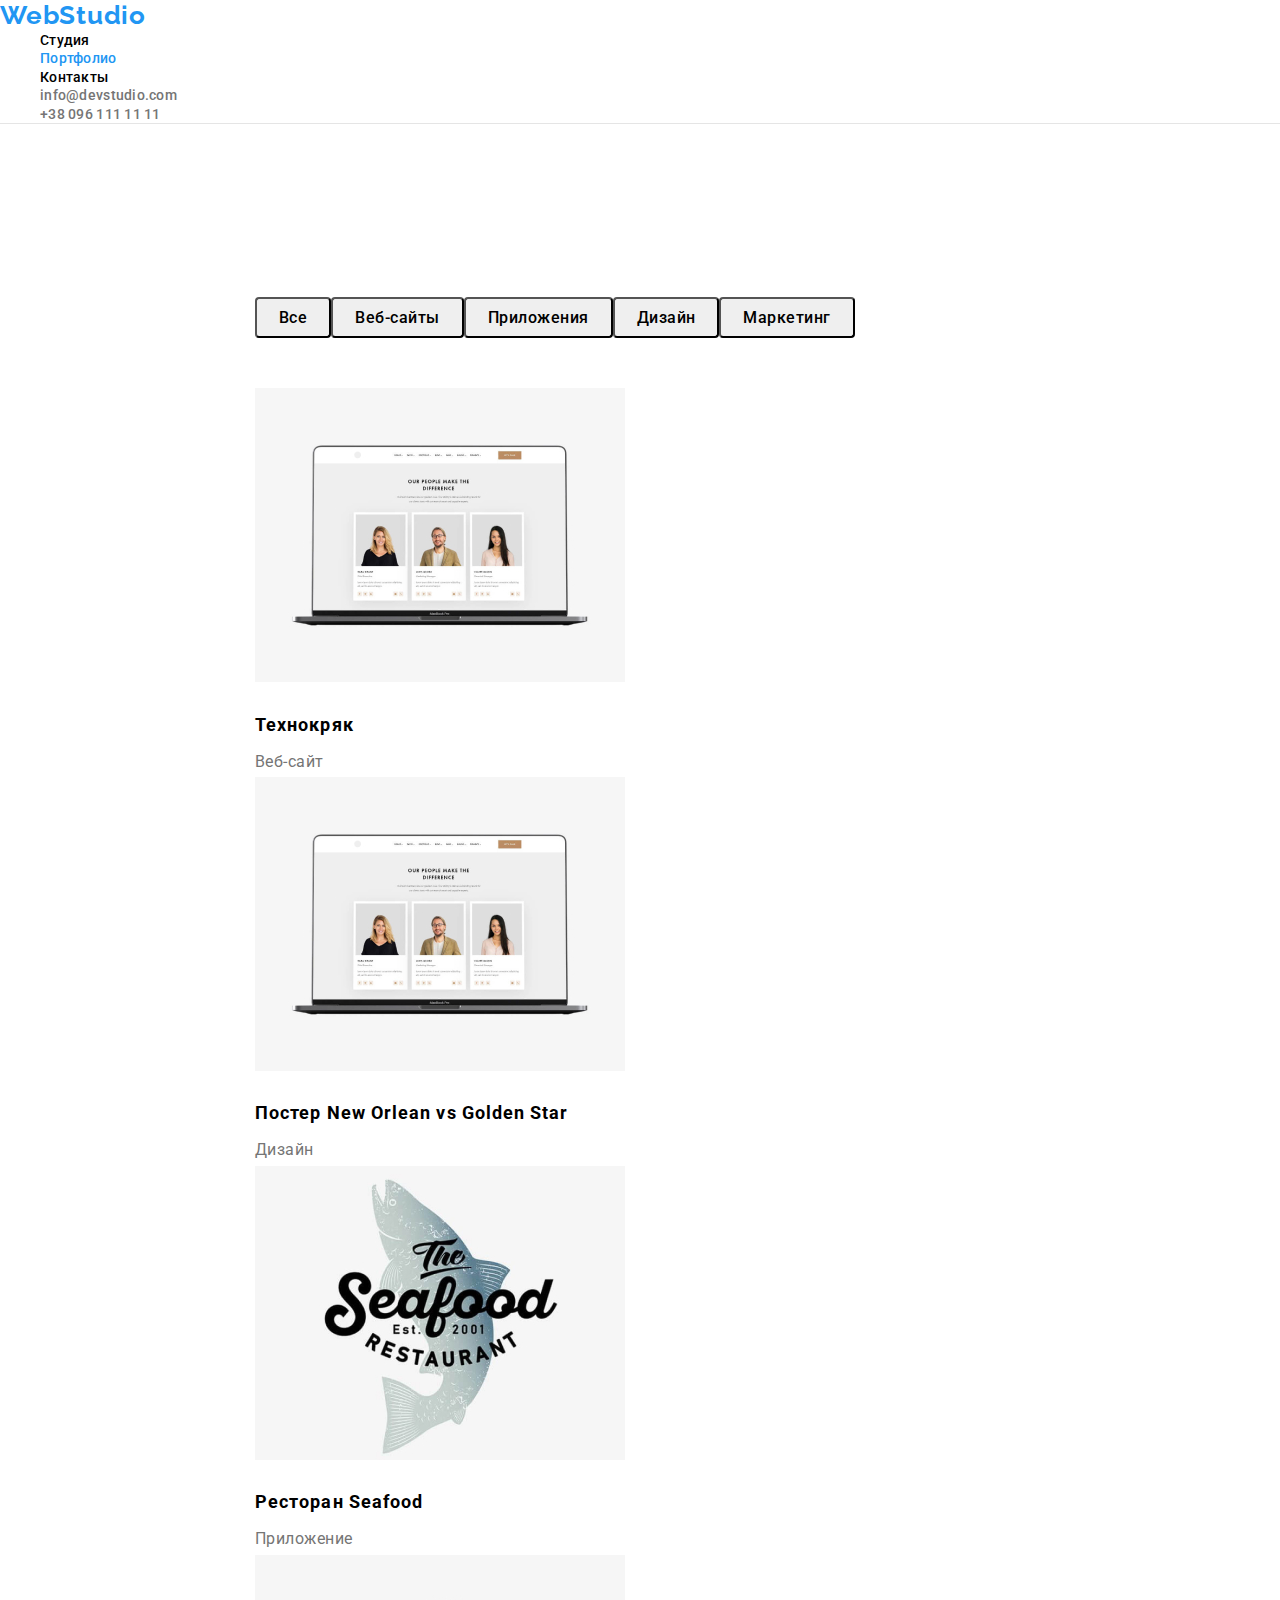
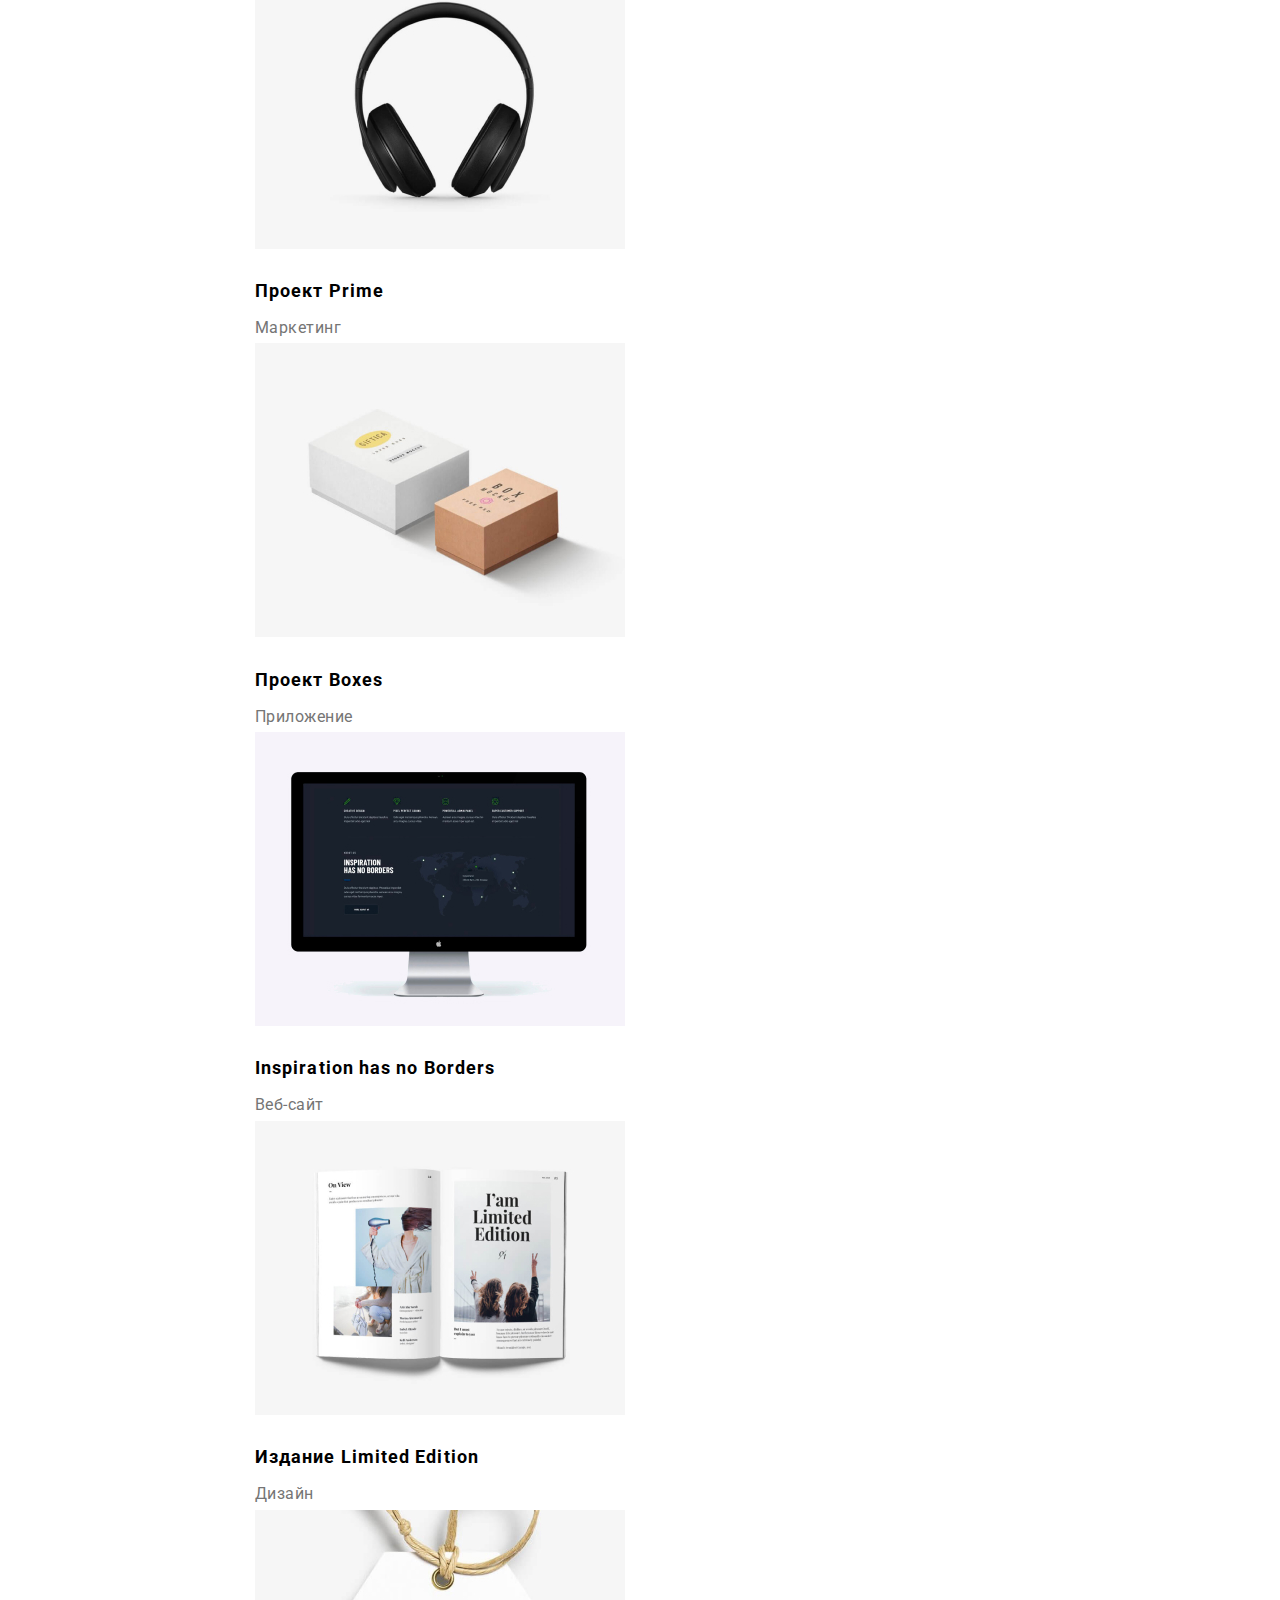
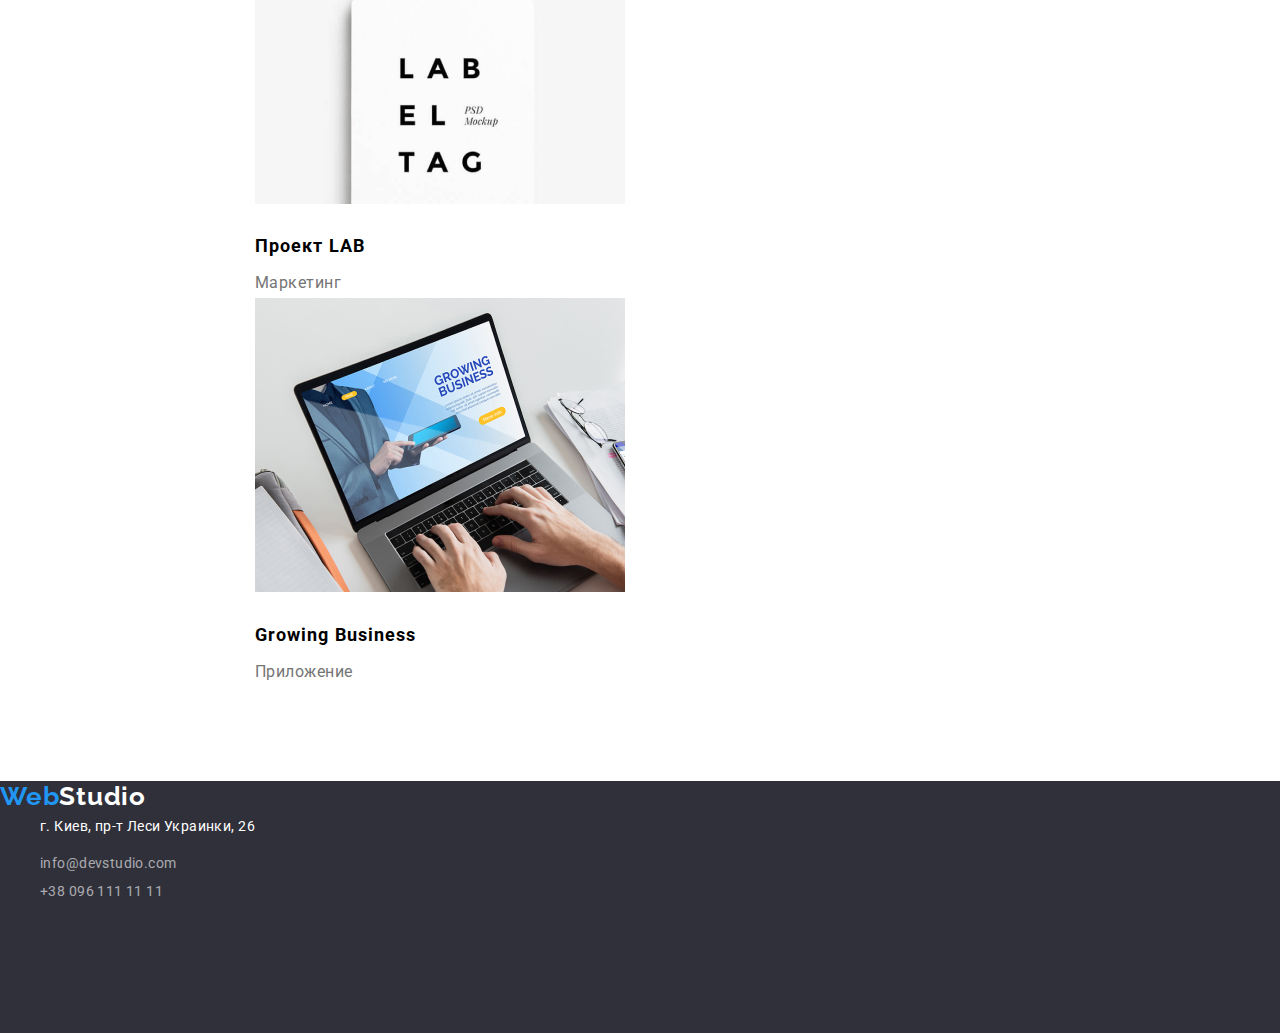
==== portfolio.html @ 5d49eca8 "Разметка геометрии" ====
<!DOCTYPE html>
<html lang="ru">
<head>
    <meta charset="UTF-8">
    <meta name="viewport" content="width=device-width, initial-scale=1.0">
    <title>Document</title>
    <link rel="stylesheet" href="https://cdnjs.cloudflare.com/ajax/libs/modern-normalize/1.0.0/modern-normalize.css">
<link rel="preconnect" href="https://fonts.gstatic.com">
<link rel="stylesheet"
    href="https://fonts.googleapis.com/css2?family=Raleway:wght@700&family=Roboto:wght@400;500;700;900&display=swap">
    <link rel="stylesheet" href="css/styles.css">
</head>
<body>
    <!--шапка сайта-->
    
    <header>
    <div class="top line">
        <!--блок навигации-->
        <nav class="header">
            <a href="" class="logo"> <span class="accent">Web</span>Studio</a>
            <!--ссылки на другие страницы-->
            <ul>
                <li>
                    <a href="index.html" class="link"> Студия </a>
                </li>
                <li>
                    <a href="portfolio.html" class="link current"> Портфолио </a>
                </li>
                <li>
                    <a href="" class="link"> Контакты </a>
                </li>
    
            </ul>
        </nav>
        <!--ссылки на контакты-->
        <div class="header-contact">
        <ul>
            <li> <a href="mailto:info@devstudio.com" class="mail-tel"> info@devstudio.com </a> </li>
            <li> <a href="tel:+380961111111" class="mail-tel"> +38 096 111 11 11 </a> </li>
    
        </ul>
        </div>
    </div>
        </header>
    <!--основная часть страницы-->
    
<main class="portfolio">
<section class="section">
    <h1 class="hide">Портфолио</h1>
    <!--блок с кнопками-->
    <ul>
        <div class="container">
        <li>
            <button type="button" class="filter">Все</button>
        </li>
        <li>
            <button type="button" class="filter">Веб-сайты</button>
        </li>
        <li>
            <button type="button" class="filter">Приложения</button>
        </li>
        <li>
            <button type="button" class="filter">Дизайн</button>
        </li>
        <li>
            <button type="button" class="filter">Маркетинг</button>
        </li>
        </div>
    </ul>
    <!--блок с портфолио-->
    <ul>
        <li>
            <img src="images/project1.jpg" alt="Технокряк" width="370" class="project-image">
            <h4 class="project-title">Технокряк</h4>
            <p class="project-description">Веб-сайт</p>
        </li>
        <li>
            <img src="images/project2.jpg" alt="Постер New Orlean vs Golden Star" width="370" class="project-image">
            <h4 class="project-title">Постер New Orlean vs Golden Star</h4>
            <p class="project-description">Дизайн</p>
        </li>
        <li>
            <img src="images/project3.jpg" alt="Ресторан Seafood" width="370" class="project-image">
            <h4 class="project-title">Ресторан Seafood</h4>
            <p class="project-description">Приложение</p>
        </li>
        <li>
            <img src="images/project4.jpg" alt="Проект Prime" width="370" class="project-image">
            <h4 class="project-title">Проект Prime</h4>
            <p class="project-description">Маркетинг</p>
        </li>
        <li>
            <img src="images/project5.jpg" alt="Проект Boxes" width="370" class="project-image">
            <h4 class="project-title">Проект Boxes</h4>
            <p class="project-description">Приложение</p>
        </li>
        <li>
            <img src="images/project6.jpg" alt="Inspiration has no Borders" width="370" class="project-image">
            <h4 class="project-title">Inspiration has no Borders</h4>
            <p class="project-description">Веб-сайт</p>
        </li>
        <li>
            <img src="images/project7.jpg" alt="Издание Limited Edition" width="370" class="project-image">
            <h4 class="project-title">Издание Limited Edition</h4>
            <p class="project-description">Дизайн</p>
        </li>
        <li>
            <img src="images/project8.jpg" alt="Проект LAB" width="370" class="project-image">
            <h4 class="project-title">Проект LAB</h4>
            <p class="project-description">Маркетинг</p>
        </li>
        <li>
            <img src="images/project9.jpg" alt="Growing Business" width="370" class="project-image">
            <h4 class="project-title">Growing Business</h4>
            <p class="project-description">Приложение</p>
        </li>
    </ul>
</section>
</main>
</div>
    <!--подвал сайта-->
    <footer class="footer">
        <a href="" class="logo-footer"> <span class="accent">Web</span>Studio</a>
        <!--блок контактов в подвале-->
        <ul>
            <li>
                <p class="address"> г. Киев, пр-т Леси Украинки, 26 </p>
            </li>
            <li> <a href="mailto:info@devstudio.com" class="contact mail"> info@devstudio.com </a> </li>
            <li> <a href="tel:+380961111111" class="contact"> +38 096 111 11 11 </a> </li>
        </ul>
    </footer>
    </div>
   </body>
</html>
---- css/styles.css ----
:root {
  --title-text-color: #212121;
  --primary-text-color: #757575;
  --accent-color: #2196f3;
}

html {
  box-sizing: border-box;
}

*,
*::before,
*::after {
  box-sizing: inherit;
}

body {
  font-family: 'Roboto', sans-serif;
  color: var(--text-title-color);
  background-color: #ffffff;
}
li {
  list-style-type: none;
  padding: 0px;
  margin: 0px;
}
a {
  text-decoration: none;
}
ul {
  margin-top: 0;
  margin-bottom: 0;
}
.container {
  display: flex;
}

/*блок навигации и контакты*/

.top {
  font-family: 'Roboto', sans-serif;
  color: var(--text-title-color);
  background-color: #ffffff;
}
.line {
  outline: 1px solid #e5e5e5;
}

/*.header {
  display: flex;
}*/

.logo {
  font-family: 'Raleway', sans-serif;
  font-weight: 700;
  font-size: 26px;
  line-height: 1.19;
  letter-spacing: 0.03em;
  color: #000000;
}

.accent {
  color: var(--accent-color);
}
.logo:hover,
.logo:focus {
  color: var(--accent-color);
}
.link {
  font-family: 'Roboto', sans-serif;
  font-weight: 500;
  font-size: 14px;
  line-height: 1.14;
  letter-spacing: 0.02em;

  color: var(--text-title-color);
}
.link:hover,
.link:focus {
  color: var(--accent-color);
}

.link.current {
  color: var(--accent-color);
}
.header-contact {
  display: flex;
}
.mail-tel {
  font-family: 'Roboto', sans-serif;
  font-weight: 500;
  font-size: 14px;
  line-height: 1.14;
  letter-spacing: 0.02em;
  color: var(--primary-text-color);
}

.mail-tel:hover,
.mail-tel:focus {
  color: var(--accent-color);
}

/*главный баннер сайта*/
.main-title {
  margin-top: 0;
  margin-bottom: 30px;

  font-weight: 900;
  font-size: 44px;
  line-height: 1.36;

  letter-spacing: 0.06em;
  text-transform: uppercase;

  font-family: 'Roboto', sans-serif;
  color: #ffffff;
}

.button {
  font-weight: 700;
  font-size: 16px;
  line-height: 1.9;
  min-width: 200px;

  display: inline;
  align-items: center;

  letter-spacing: 0.06em;

  cursor: pointer;

  font-family: 'Roboto', sans-serif;
  color: #ffffff;
  background-color: var(--accent-color);

  border-radius: 4px;
  padding: 10px 32px;
}
.banner {
  width: 1600px;
  height: 600px;
  left: 0px;
  top: 80px;

  text-align: center;

  background-color: #2f303a;
}

.section {
  padding: 94px 215px;
}
/*блок особенностей,буллеты
.bullet {
  width: 1170px;
  height: 101px;
  left: 215px;
  top: 774px;
}*/

.bullet-title {
  margin-top: 0;
  margin-bottom: 10px;

  font-family: 'Roboto', sans-serif;
  font-weight: 700;
  font-size: 14px;
  line-height: 2;

  color: var(--text-title-color);
}
.bullet-description {
  margin-top: 0;
  margin-bottom: 94px;

  font-family: 'Roboto', sans-serif;
  font-weight: 400;
  font-size: 14px;
  line-height: 2;

  color: var(--primary-text-color);
}

/*блок направлений работы + блок герои
.direct {
  width: 1170px;
  height: 386px;
  left: 215px;
  top: 969px;
}*/
.direct-title,
.hero-title {
  margin-top: 0;
  margin-bottom: 50px;

  font-family: 'Roboto', sans-serif;
  font-weight: 700;
  font-size: 36px;
  line-height: 1.17;
  text-align: center;
  letter-spacing: 0.03em;

  color: var(--text-title-color);
}
/*блок герои
.hero {
  width: 1600px;
  height: 648px;
  left: 0px;
  top: 1449px;
}*/
.hero-image {
  margin-bottom: 30px;
}

.hero-name {
  margin-top: 0;
  margin-bottom: 10px;

  font-family: 'Roboto', sans-serif;
  font-weight: 500;
  font-size: 16px;
  line-height: 1.19;
  /*text-align: center;*/
  letter-spacing: 0.03em;

  color: var(--text-title-color);
}
.hero-description {
  margin-top: 0;
  margin-bottom: 0;

  font-family: 'Roboto', sans-serif;
  font-weight: 400;
  font-size: 16px;
  line-height: 1.19;
  /*text-align: center;*/
  letter-spacing: 0.03em;

  color: var(--primary-text-color);
}

/*подвал сайта*/
.footer {
  width: 1600px;
  height: 252px;
  left: 0px;
  top: 2097px;

  background: #2f303a;
}
.logo-footer {
  margin-bottom: 20px;

  font-family: 'Raleway', sans-serif;
  font-weight: 700;
  font-size: 26px;
  line-height: 1.19;
  letter-spacing: 0.03em;
  color: #ffffff;
}
.address {
  margin-top: 0;
  margin-bottom: 9px;

  font-family: 'Roboto', sans-serif;
  font-weight: 400;
  font-size: 14px;
  line-height: 2;
  letter-spacing: 0.03em;

  color: #ffffff;
}
.contact {
  font-family: 'Roboto', sans-serif;
  font-weight: 400;
  font-size: 14px;
  line-height: 2;
  letter-spacing: 0.03em;

  color: rgba(255, 255, 255, 0.6);
}
.mail {
  margin-bottom: 6px;
}
/*скрытый заголовок*/
.hide {
  visibility: hidden;
}
/*основная часть страницы "портфолио"
.portfolio {
  width: 1170px;
  height: 1360px;
  left: 215px;
  top: 174px;
}*/

/*кнопки-фильтры*/
.filter {
  font-family: 'Roboto', sans-serif;
  font-weight: 500;
  font-size: 16px;
  line-height: 1.6;

  display: inline;
  align-items: center;
  text-align: center;
  letter-spacing: 0.03em;

  color: var(--text-title-color);
  cursor: pointer;

  border-radius: 4px;
  padding: 6px 22px;
  margin-bottom: 50px;
}

/*панель проектов*/

.project-image {
  margin-bottom: 20px;
}
.project-title {
  margin-top: 0;
  margin-bottom: 4px;

  font-family: 'Roboto', sans-serif;
  font-weight: 700;
  font-size: 18px;
  line-height: 2;

  letter-spacing: 0.06em;

  color: var(--text-title-color);
}
.project-description {
  margin-top: 0;
  margin-bottom: 0;

  font-family: 'Roboto', sans-serif;
  font-weight: 400;
  font-size: 16px;
  line-height: 1.9;

  letter-spacing: 0.03em;

  color: var(--primary-text-color);
}
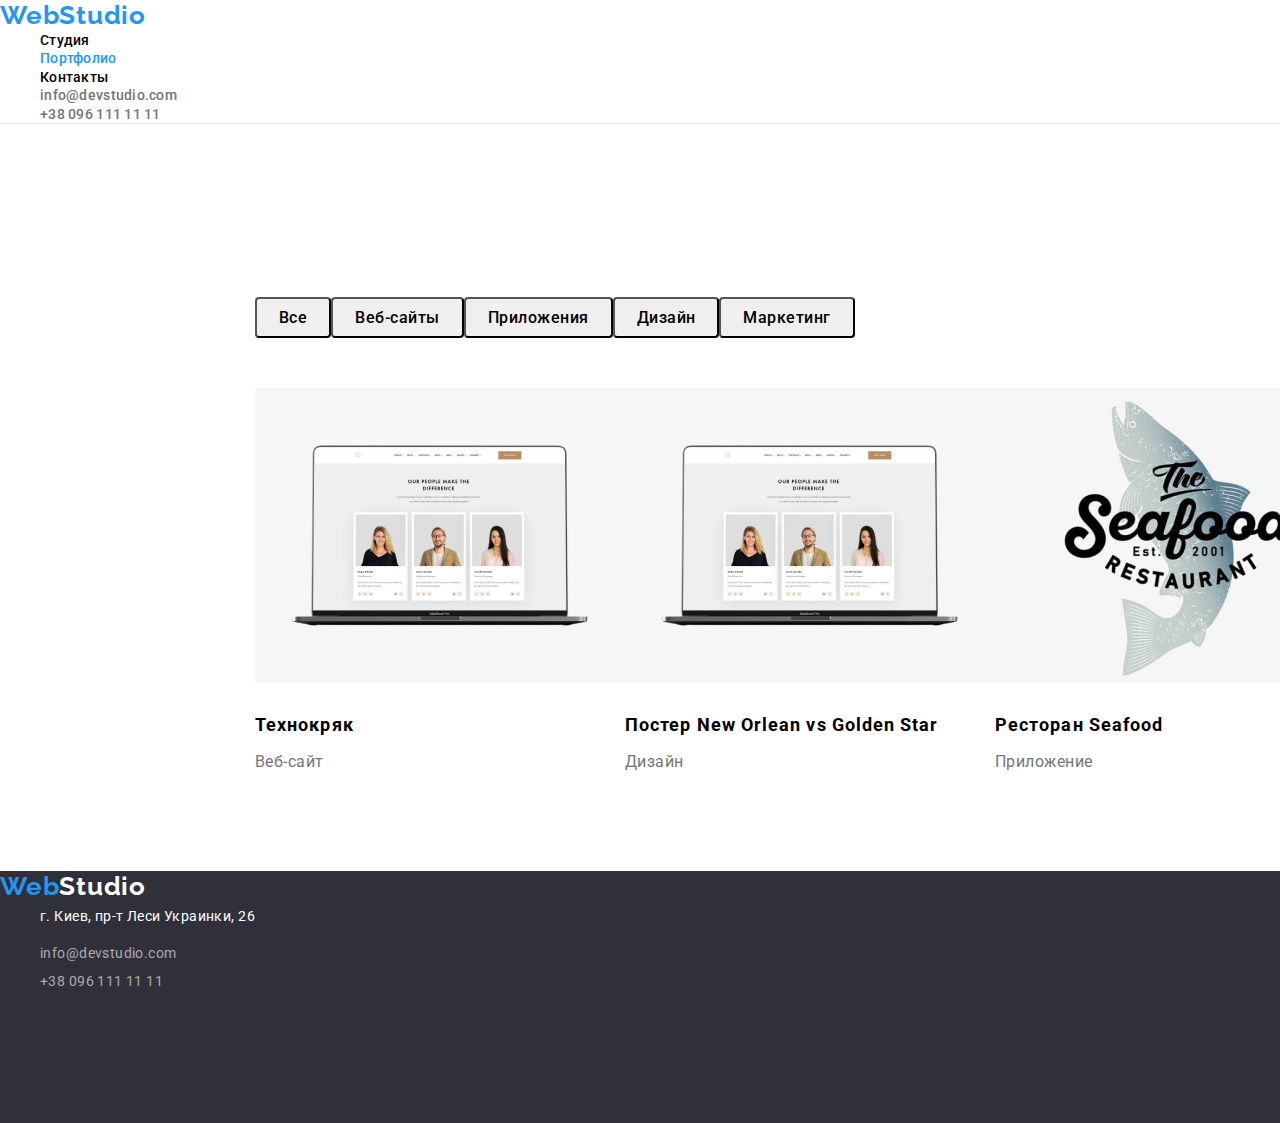
==== commit ca354030: "Разметка геометрии+" ====
--- a/portfolio.html
+++ b/portfolio.html
@@ -69,6 +69,7 @@
     </ul>
     <!--блок с портфолио-->
     <ul>
+        <div class="container">
         <li>
             <img src="images/project1.jpg" alt="Технокряк" width="370" class="project-image">
             <h4 class="project-title">Технокряк</h4>
@@ -114,10 +115,11 @@
             <h4 class="project-title">Growing Business</h4>
             <p class="project-description">Приложение</p>
         </li>
+        </div>
     </ul>
 </section>
 </main>
-</div>
+
     <!--подвал сайта-->
     <footer class="footer">
         <a href="" class="logo-footer"> <span class="accent">Web</span>Studio</a>
@@ -130,6 +132,6 @@
             <li> <a href="tel:+380961111111" class="contact"> +38 096 111 11 11 </a> </li>
         </ul>
     </footer>
-    </div>
+   
    </body>
 </html>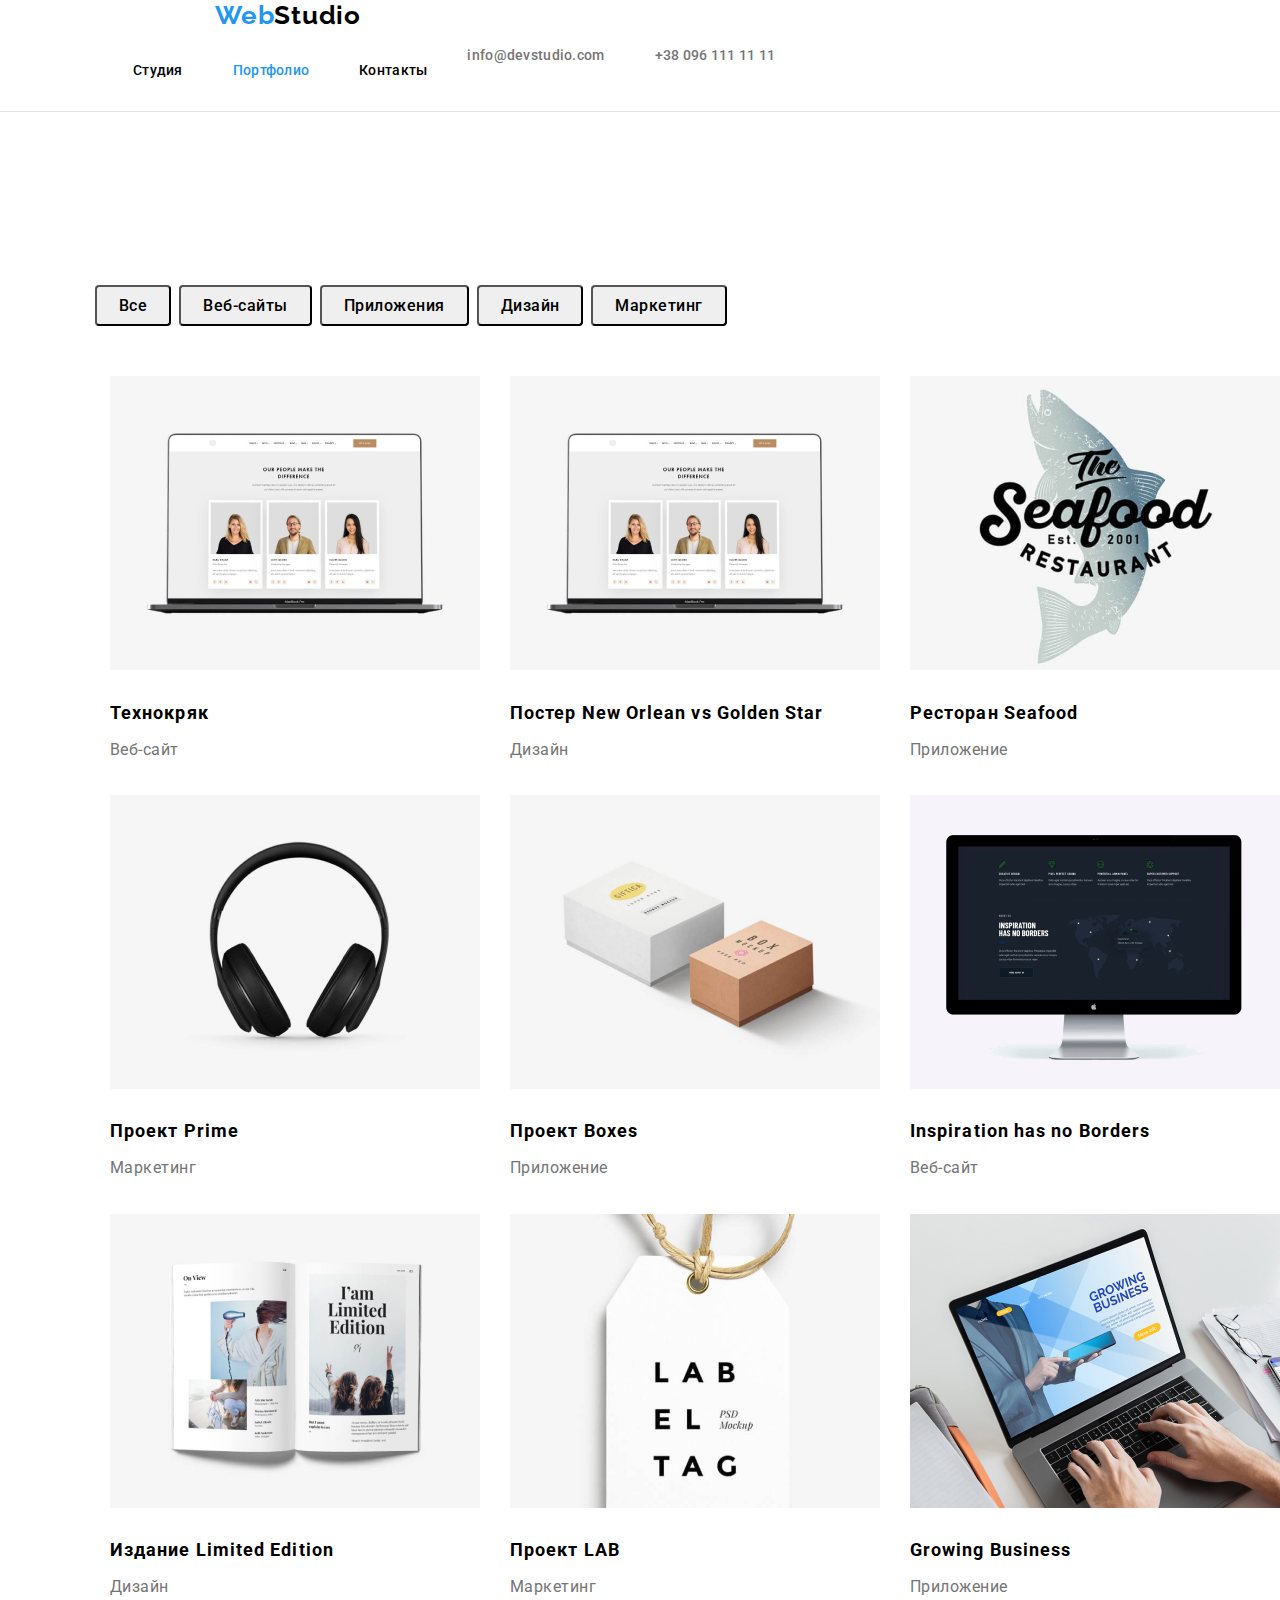
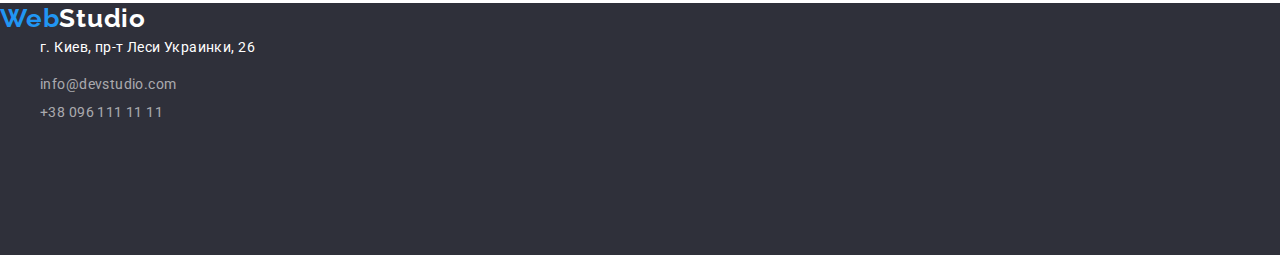
==== commit c9dce367: "Позиционирование" ====
--- a/portfolio.html
+++ b/portfolio.html
@@ -13,34 +13,33 @@
 <body>
     <!--шапка сайта-->
     
-    <header>
-    <div class="top line">
+    <header>  
         <!--блок навигации-->
-        <nav class="header">
-            <a href="" class="logo"> <span class="accent">Web</span>Studio</a>
+        <div class="container main-nav line top">
+              <nav class="nav">
+                        <a href="" class="logo"> <span class="accent">Web</span>Studio</a>
             <!--ссылки на другие страницы-->
-            <ul>
-                <li>
+            <ul class="site-nav">
+                <li class="item">
                     <a href="index.html" class="link"> Студия </a>
                 </li>
-                <li>
+                <li class="item">
                     <a href="portfolio.html" class="link current"> Портфолио </a>
                 </li>
-                <li>
+                <li class="item">
                     <a href="" class="link"> Контакты </a>
                 </li>
     
             </ul>
         </nav>
         <!--ссылки на контакты-->
-        <div class="header-contact">
-        <ul>
-            <li> <a href="mailto:info@devstudio.com" class="mail-tel"> info@devstudio.com </a> </li>
-            <li> <a href="tel:+380961111111" class="mail-tel"> +38 096 111 11 11 </a> </li>
+        
+        <ul class="auth-nav">
+            <li class="item"> <a href="mailto:info@devstudio.com" class="mail-tel item"> info@devstudio.com </a> </li>
+            <li class="item"> <a href="tel:+380961111111" class="mail-tel item"> +38 096 111 11 11 </a> </li>
     
         </ul>
         </div>
-    </div>
         </header>
     <!--основная часть страницы-->
     
@@ -49,72 +48,74 @@
     <h1 class="hide">Портфолио</h1>
     <!--блок с кнопками-->
     <ul>
-        <div class="container">
-        <li>
+        <div class="container button-list">
+        <li class="button-item">
             <button type="button" class="filter">Все</button>
         </li>
-        <li>
+        <li class="button-item"> 
             <button type="button" class="filter">Веб-сайты</button>
         </li>
-        <li>
+        <li class="button-item">
             <button type="button" class="filter">Приложения</button>
         </li>
-        <li>
+        <li class="button-item">
             <button type="button" class="filter">Дизайн</button>
         </li>
-        <li>
+        <li class="button-item">
             <button type="button" class="filter">Маркетинг</button>
         </li>
         </div>
     </ul>
     <!--блок с портфолио-->
     <ul>
-        <div class="container">
-        <li>
+        <div class="container-project">
+            <div class="projects">
+        <li class="project-item">
             <img src="images/project1.jpg" alt="Технокряк" width="370" class="project-image">
             <h4 class="project-title">Технокряк</h4>
             <p class="project-description">Веб-сайт</p>
         </li>
-        <li>
-            <img src="images/project2.jpg" alt="Постер New Orlean vs Golden Star" width="370" class="project-image">
-            <h4 class="project-title">Постер New Orlean vs Golden Star</h4>
+      <li class="project-item">
+          <img src="images/project2.jpg" alt="Постер New Orlean vs Golden Star" width="370" class="project-image">
+           <h4 class="project-title">Постер New Orlean vs Golden Star</h4>
             <p class="project-description">Дизайн</p>
         </li>
-        <li>
+        <li class="project-item">
             <img src="images/project3.jpg" alt="Ресторан Seafood" width="370" class="project-image">
             <h4 class="project-title">Ресторан Seafood</h4>
             <p class="project-description">Приложение</p>
         </li>
-        <li>
+        <li class="project-item">
             <img src="images/project4.jpg" alt="Проект Prime" width="370" class="project-image">
             <h4 class="project-title">Проект Prime</h4>
             <p class="project-description">Маркетинг</p>
         </li>
-        <li>
+        <li class="project-item">
             <img src="images/project5.jpg" alt="Проект Boxes" width="370" class="project-image">
             <h4 class="project-title">Проект Boxes</h4>
             <p class="project-description">Приложение</p>
         </li>
-        <li>
+        <li class="project-item">
             <img src="images/project6.jpg" alt="Inspiration has no Borders" width="370" class="project-image">
             <h4 class="project-title">Inspiration has no Borders</h4>
             <p class="project-description">Веб-сайт</p>
         </li>
-        <li>
+        <li class="project-item">
             <img src="images/project7.jpg" alt="Издание Limited Edition" width="370" class="project-image">
             <h4 class="project-title">Издание Limited Edition</h4>
             <p class="project-description">Дизайн</p>
         </li>
-        <li>
+        <li class="project-item">
             <img src="images/project8.jpg" alt="Проект LAB" width="370" class="project-image">
             <h4 class="project-title">Проект LAB</h4>
             <p class="project-description">Маркетинг</p>
         </li>
-        <li>
+        <li class="project-item">
             <img src="images/project9.jpg" alt="Growing Business" width="370" class="project-image">
             <h4 class="project-title">Growing Business</h4>
             <p class="project-description">Приложение</p>
         </li>
+        </div>
         </div>
     </ul>
 </section>
--- a/css/styles.css
+++ b/css/styles.css
@@ -31,17 +31,34 @@
   margin-top: 0;
   margin-bottom: 0;
 }
-.container {
-  display: flex;
-}
 
 /*блок навигации и контакты*/
 
+.main-nav {
+  display: flex;
+  align-items: center;
+}
+
+.site-nav {
+  display: flex;
+  margin-left: 93px;
+}
+
+.site-nav .item:not(:last-child) {
+  margin-right: 50px;
+}
+.site-nav .link {
+  display: block;
+  padding-top: 32px;
+  padding-bottom: 32px;
+}
+
 .top {
   font-family: 'Roboto', sans-serif;
   color: var(--text-title-color);
   background-color: #ffffff;
 }
+
 .line {
   outline: 1px solid #e5e5e5;
 }
@@ -51,6 +68,10 @@
 }*/
 
 .logo {
+  margin-top: 24px;
+  margin-bottom: 25px;
+  margin-left: 215px;
+
   font-family: 'Raleway', sans-serif;
   font-weight: 700;
   font-size: 26px;
@@ -83,8 +104,12 @@
 .link.current {
   color: var(--accent-color);
 }
-.header-contact {
-  display: flex;
+.auth-nav {
+  display: flex;
+  margin-right: auto;
+}
+.auth-nav .item + .item {
+  margin-left: 50px;
 }
 .mail-tel {
   font-family: 'Roboto', sans-serif;
@@ -125,13 +150,12 @@
   display: inline;
   align-items: center;
 
-  letter-spacing: 0.06em;
-
-  cursor: pointer;
-
   font-family: 'Roboto', sans-serif;
   color: #ffffff;
   background-color: var(--accent-color);
+  letter-spacing: 0.06em;
+
+  cursor: pointer;
 
   border-radius: 4px;
   padding: 10px 32px;
@@ -148,7 +172,12 @@
 }
 
 .section {
-  padding: 94px 215px;
+  padding: 94px 215px 0;
+  width: 1200px;
+  padding-left: 15px;
+  padding-right: 15px;
+  margin-left: auto;
+  margin-right: auto;
 }
 /*блок особенностей,буллеты
 .bullet {
@@ -158,6 +187,18 @@
   top: 774px;
 }*/
 
+.bullets {
+  padding: 0;
+}
+
+.bullet-main {
+  display: flex;
+}
+
+.bullet-item:not(:last-child) {
+  margin-left: 30px;
+}
+
 .bullet-title {
   margin-top: 0;
   margin-bottom: 10px;
@@ -171,7 +212,7 @@
 }
 .bullet-description {
   margin-top: 0;
-  margin-bottom: 94px;
+  margin-bottom: 0;
 
   font-family: 'Roboto', sans-serif;
   font-weight: 400;
@@ -188,6 +229,20 @@
   left: 215px;
   top: 969px;
 }*/
+
+.direct-main {
+  display: flex;
+}
+
+.direct-image {
+  width: 370px;
+  margin-right: 30px;
+  margin-bottom: 30px;
+}
+
+.direct-image:last-child {
+  margin-right: 0;
+}
 .direct-title,
 .hero-title {
   margin-top: 0;
@@ -209,10 +264,20 @@
   left: 0px;
   top: 1449px;
 }*/
+
+.hero-main {
+  display: flex;
+}
 .hero-image {
   margin-bottom: 30px;
 }
 
+.hero-item:not(:last-child) {
+  margin-right: 30px;
+}
+.hero-item {
+  align-content: center;
+}
 .hero-name {
   margin-top: 0;
   margin-bottom: 10px;
@@ -238,6 +303,9 @@
   letter-spacing: 0.03em;
 
   color: var(--primary-text-color);
+}
+.hero {
+  margin-bottom: 94px;
 }
 
 /*подвал сайта*/
@@ -296,6 +364,10 @@
 }*/
 
 /*кнопки-фильтры*/
+.button-list {
+  display: flex;
+}
+
 .filter {
   font-family: 'Roboto', sans-serif;
   font-weight: 500;
@@ -315,6 +387,10 @@
   margin-bottom: 50px;
 }
 
+.button-item:not(:last-child) {
+  margin-right: 8px;
+}
+
 /*панель проектов*/
 
 .project-image {
@@ -346,3 +422,28 @@
 
   color: var(--primary-text-color);
 }
+
+.container-project {
+  width: 1200px;
+  padding-left: 15px;
+  padding-right: 15px;
+  margin-left: auto;
+  margin-right: auto;
+}
+
+.projects {
+  display: flex;
+  flex-wrap: wrap;
+}
+.project-item {
+  width: 370px;
+  margin-right: 30px;
+  margin-bottom: 30px;
+}
+.project-item:nth-child(3n) {
+  margin-right: 0;
+}
+
+.project-item:nth-last-child(-n + 3) {
+  margin-bottom: 0;
+}
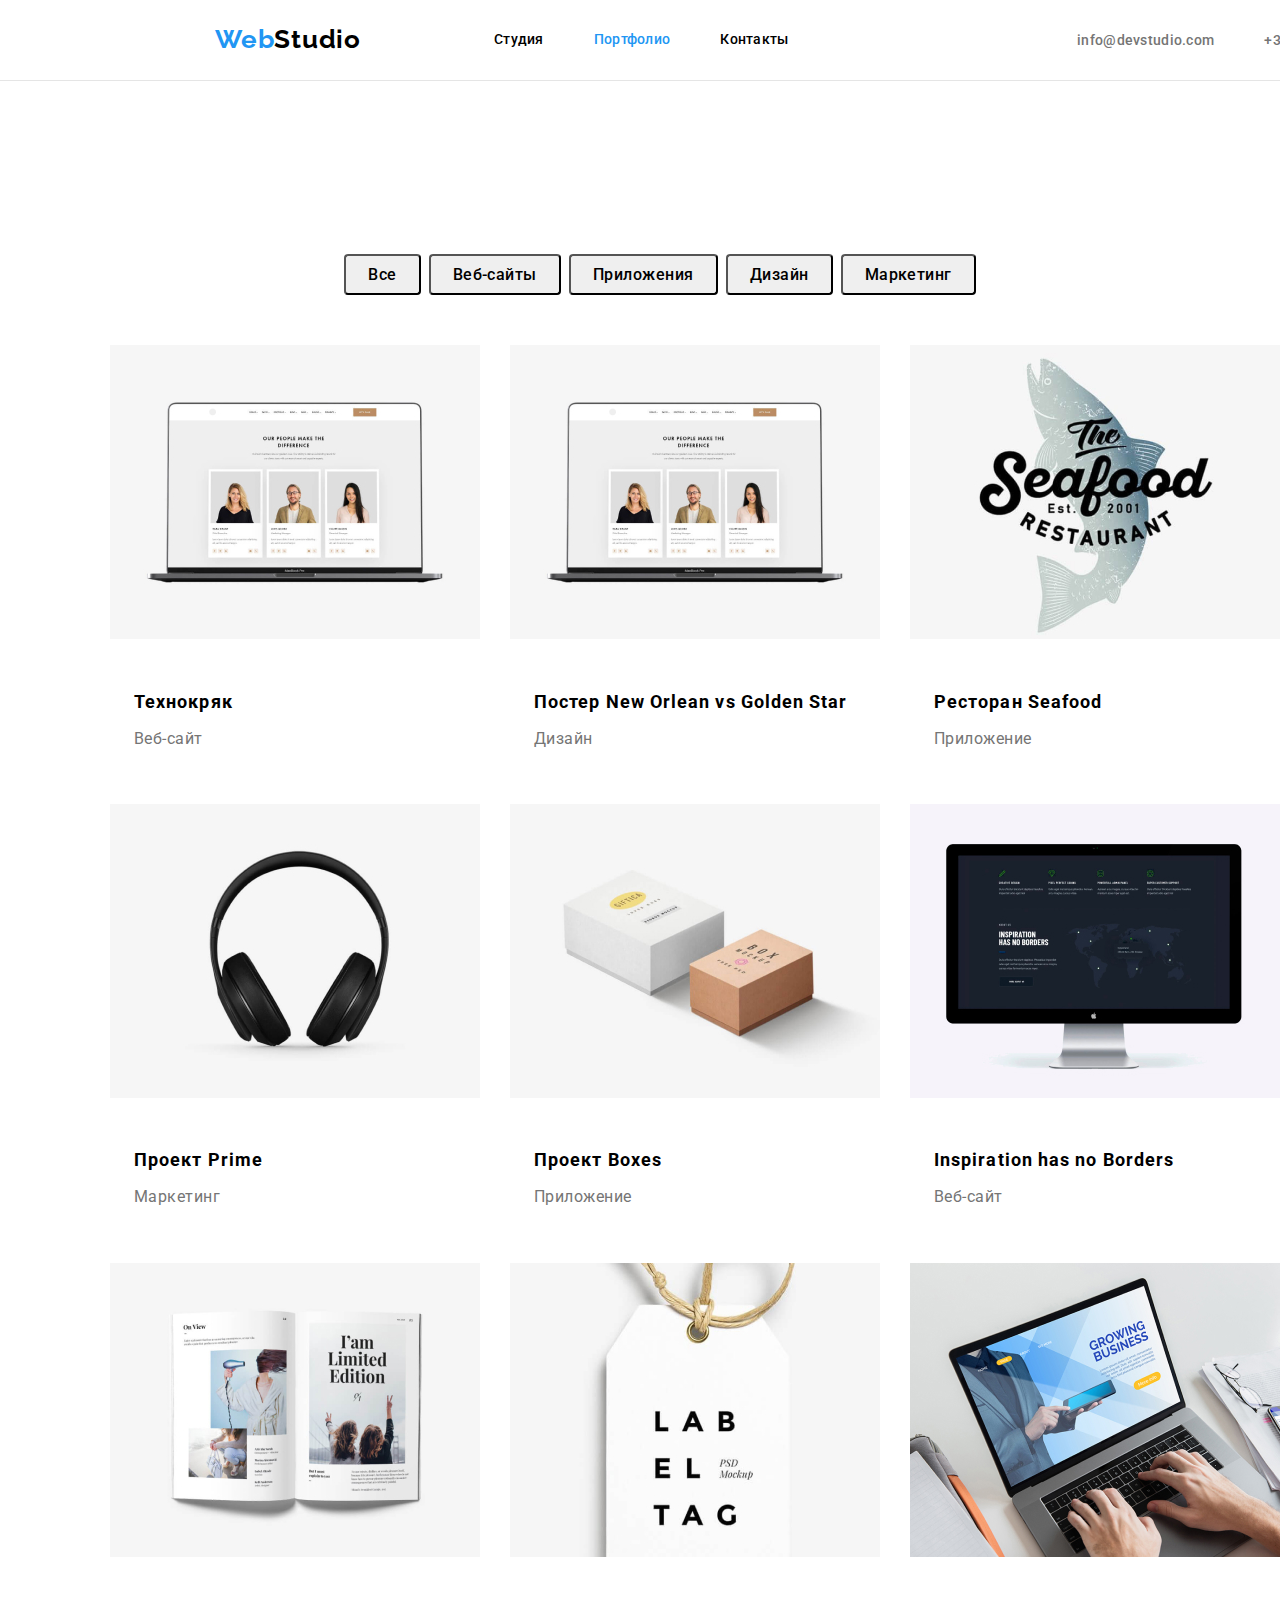
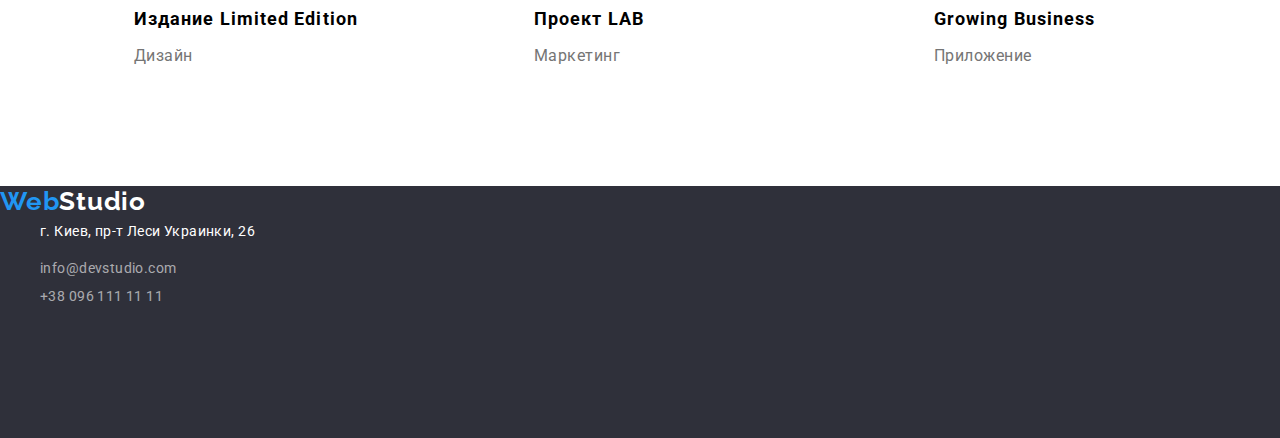
==== commit 5b7da29b: "Правки по ДЗ" ====
--- a/portfolio.html
+++ b/portfolio.html
@@ -12,10 +12,9 @@
 </head>
 <body>
     <!--шапка сайта-->
-    
-    <header>  
+        <header>  
         <!--блок навигации-->
-        <div class="container main-nav line top">
+        <div class="main-nav line top">
               <nav class="nav">
                         <a href="" class="logo"> <span class="accent">Web</span>Studio</a>
             <!--ссылки на другие страницы-->
@@ -29,26 +28,22 @@
                 <li class="item">
                     <a href="" class="link"> Контакты </a>
                 </li>
-    
-            </ul>
+                </ul>
         </nav>
         <!--ссылки на контакты-->
-        
-        <ul class="auth-nav">
+                <ul class="auth-nav">
             <li class="item"> <a href="mailto:info@devstudio.com" class="mail-tel item"> info@devstudio.com </a> </li>
             <li class="item"> <a href="tel:+380961111111" class="mail-tel item"> +38 096 111 11 11 </a> </li>
-    
-        </ul>
+            </ul>
         </div>
         </header>
     <!--основная часть страницы-->
-    
-<main class="portfolio">
-<section class="section">
-    <h1 class="hide">Портфолио</h1>
+    <main class="section-portfolio">
+<section>
+        <h1 class="hide">Портфолио</h1>
     <!--блок с кнопками-->
     <ul>
-        <div class="container button-list">
+        <div class="button-list">
         <li class="button-item">
             <button type="button" class="filter">Все</button>
         </li>
@@ -67,57 +62,76 @@
         </div>
     </ul>
     <!--блок с портфолио-->
+    
     <ul>
-        <div class="container-project">
-            <div class="projects">
-        <li class="project-item">
+        <div class=" container projects">
+        <li class="project-items">
             <img src="images/project1.jpg" alt="Технокряк" width="370" class="project-image">
+            <div class="project-item">
             <h4 class="project-title">Технокряк</h4>
             <p class="project-description">Веб-сайт</p>
+            </div>
         </li>
-      <li class="project-item">
+      <li class="project-items">
           <img src="images/project2.jpg" alt="Постер New Orlean vs Golden Star" width="370" class="project-image">
-           <h4 class="project-title">Постер New Orlean vs Golden Star</h4>
+        <div class="project-item">
+          <h4 class="project-title">Постер New Orlean vs Golden Star</h4>
             <p class="project-description">Дизайн</p>
+            </div>
         </li>
-        <li class="project-item">
+        <li class="project-items">
             <img src="images/project3.jpg" alt="Ресторан Seafood" width="370" class="project-image">
+        <div class="project-item">
             <h4 class="project-title">Ресторан Seafood</h4>
             <p class="project-description">Приложение</p>
+            </div>
         </li>
-        <li class="project-item">
+        <li class="project-items">
             <img src="images/project4.jpg" alt="Проект Prime" width="370" class="project-image">
+            <div class="project-item">
             <h4 class="project-title">Проект Prime</h4>
             <p class="project-description">Маркетинг</p>
+            </div>
         </li>
-        <li class="project-item">
+        <li class="project-items">
             <img src="images/project5.jpg" alt="Проект Boxes" width="370" class="project-image">
+        <div class="project-item">
             <h4 class="project-title">Проект Boxes</h4>
             <p class="project-description">Приложение</p>
+            </div>
         </li>
-        <li class="project-item">
+        <li class="project-items">
             <img src="images/project6.jpg" alt="Inspiration has no Borders" width="370" class="project-image">
+            <div class="project-item">
             <h4 class="project-title">Inspiration has no Borders</h4>
             <p class="project-description">Веб-сайт</p>
+            </div>
         </li>
-        <li class="project-item">
+        <li class="project-items">
             <img src="images/project7.jpg" alt="Издание Limited Edition" width="370" class="project-image">
-            <h4 class="project-title">Издание Limited Edition</h4>
+                   <div class="project-item">
+         <h4 class="project-title">Издание Limited Edition</h4>
             <p class="project-description">Дизайн</p>
+            </div>
         </li>
-        <li class="project-item">
+        <li class="project-items">
             <img src="images/project8.jpg" alt="Проект LAB" width="370" class="project-image">
+        <div class="project-item">
             <h4 class="project-title">Проект LAB</h4>
             <p class="project-description">Маркетинг</p>
+            </div>
         </li>
-        <li class="project-item">
+        <li class="project-items">
             <img src="images/project9.jpg" alt="Growing Business" width="370" class="project-image">
+        <div class="project-item">
             <h4 class="project-title">Growing Business</h4>
             <p class="project-description">Приложение</p>
+            </div>
         </li>
         </div>
         </div>
-    </ul>
+        </ul>
+        
 </section>
 </main>
 
@@ -133,6 +147,6 @@
             <li> <a href="tel:+380961111111" class="contact"> +38 096 111 11 11 </a> </li>
         </ul>
     </footer>
-   
+
    </body>
 </html>--- a/css/styles.css
+++ b/css/styles.css
@@ -32,6 +32,13 @@
   margin-bottom: 0;
 }
 
+.container {
+  width: 1200px;
+  padding-left: 15px;
+  padding-right: 15px;
+  margin-left: auto;
+  margin-right: auto;
+}
 /*блок навигации и контакты*/
 
 .main-nav {
@@ -41,19 +48,25 @@
 
 .site-nav {
   display: flex;
+  align-items: center;
   margin-left: 93px;
 }
 
 .site-nav .item:not(:last-child) {
   margin-right: 50px;
 }
-.site-nav .link {
+/*.site-nav.link {
   display: block;
   padding-top: 32px;
   padding-bottom: 32px;
-}
+}*/
 
 .top {
+  width: 1600px;
+  height: 80px;
+  left: 0px;
+  top: 0px;
+
   font-family: 'Roboto', sans-serif;
   color: var(--text-title-color);
   background-color: #ffffff;
@@ -62,16 +75,14 @@
 .line {
   outline: 1px solid #e5e5e5;
 }
-
-/*.header {
-  display: flex;
-}*/
-
-.logo {
+.nav {
+  display: flex;
   margin-top: 24px;
   margin-bottom: 25px;
   margin-left: 215px;
-
+  margin-right: auto;
+}
+.logo {
   font-family: 'Raleway', sans-serif;
   font-weight: 700;
   font-size: 26px;
@@ -106,11 +117,15 @@
 }
 .auth-nav {
   display: flex;
-  margin-right: auto;
+  margin-left: auto;
+  margin-top: 32px;
+  margin-bottom: 32px;
+  margin-right: 215px;
 }
 .auth-nav .item + .item {
   margin-left: 50px;
 }
+
 .mail-tel {
   font-family: 'Roboto', sans-serif;
   font-weight: 500;
@@ -179,13 +194,15 @@
   margin-left: auto;
   margin-right: auto;
 }
-/*блок особенностей,буллеты
-.bullet {
-  width: 1170px;
-  height: 101px;
-  left: 215px;
-  top: 774px;
-}*/
+.section-portfolio {
+  padding: 94px 215px;
+  width: 1200px;
+  padding-left: 15px;
+  padding-right: 15px;
+  margin-left: auto;
+  margin-right: auto;
+}
+/*блок особенностей,буллеты*/
 
 .bullets {
   padding: 0;
@@ -222,13 +239,7 @@
   color: var(--primary-text-color);
 }
 
-/*блок направлений работы + блок герои
-.direct {
-  width: 1170px;
-  height: 386px;
-  left: 215px;
-  top: 969px;
-}*/
+/*блок направлений работы + блок герои*/
 
 .direct-main {
   display: flex;
@@ -257,13 +268,7 @@
 
   color: var(--text-title-color);
 }
-/*блок герои
-.hero {
-  width: 1600px;
-  height: 648px;
-  left: 0px;
-  top: 1449px;
-}*/
+/*блок герои*/
 
 .hero-main {
   display: flex;
@@ -286,7 +291,7 @@
   font-weight: 500;
   font-size: 16px;
   line-height: 1.19;
-  /*text-align: center;*/
+  text-align: center;
   letter-spacing: 0.03em;
 
   color: var(--text-title-color);
@@ -299,7 +304,7 @@
   font-weight: 400;
   font-size: 16px;
   line-height: 1.19;
-  /*text-align: center;*/
+  text-align: center;
   letter-spacing: 0.03em;
 
   color: var(--primary-text-color);
@@ -355,17 +360,12 @@
 .hide {
   visibility: hidden;
 }
-/*основная часть страницы "портфолио"
-.portfolio {
-  width: 1170px;
-  height: 1360px;
-  left: 215px;
-  top: 174px;
-}*/
+/*основная часть страницы "портфолио"*/
 
 /*кнопки-фильтры*/
 .button-list {
   display: flex;
+  justify-content: center;
 }
 
 .filter {
@@ -422,28 +422,22 @@
 
   color: var(--primary-text-color);
 }
-
-.container-project {
-  width: 1200px;
-  padding-left: 15px;
-  padding-right: 15px;
-  margin-left: auto;
-  margin-right: auto;
-}
-
+.project-item {
+  padding: 20px 24px;
+}
 .projects {
   display: flex;
   flex-wrap: wrap;
 }
-.project-item {
+.project-items {
   width: 370px;
   margin-right: 30px;
   margin-bottom: 30px;
 }
-.project-item:nth-child(3n) {
+.project-items:nth-child(3n) {
   margin-right: 0;
 }
 
-.project-item:nth-last-child(-n + 3) {
+.project-items:nth-last-child(-n + 3) {
   margin-bottom: 0;
 }
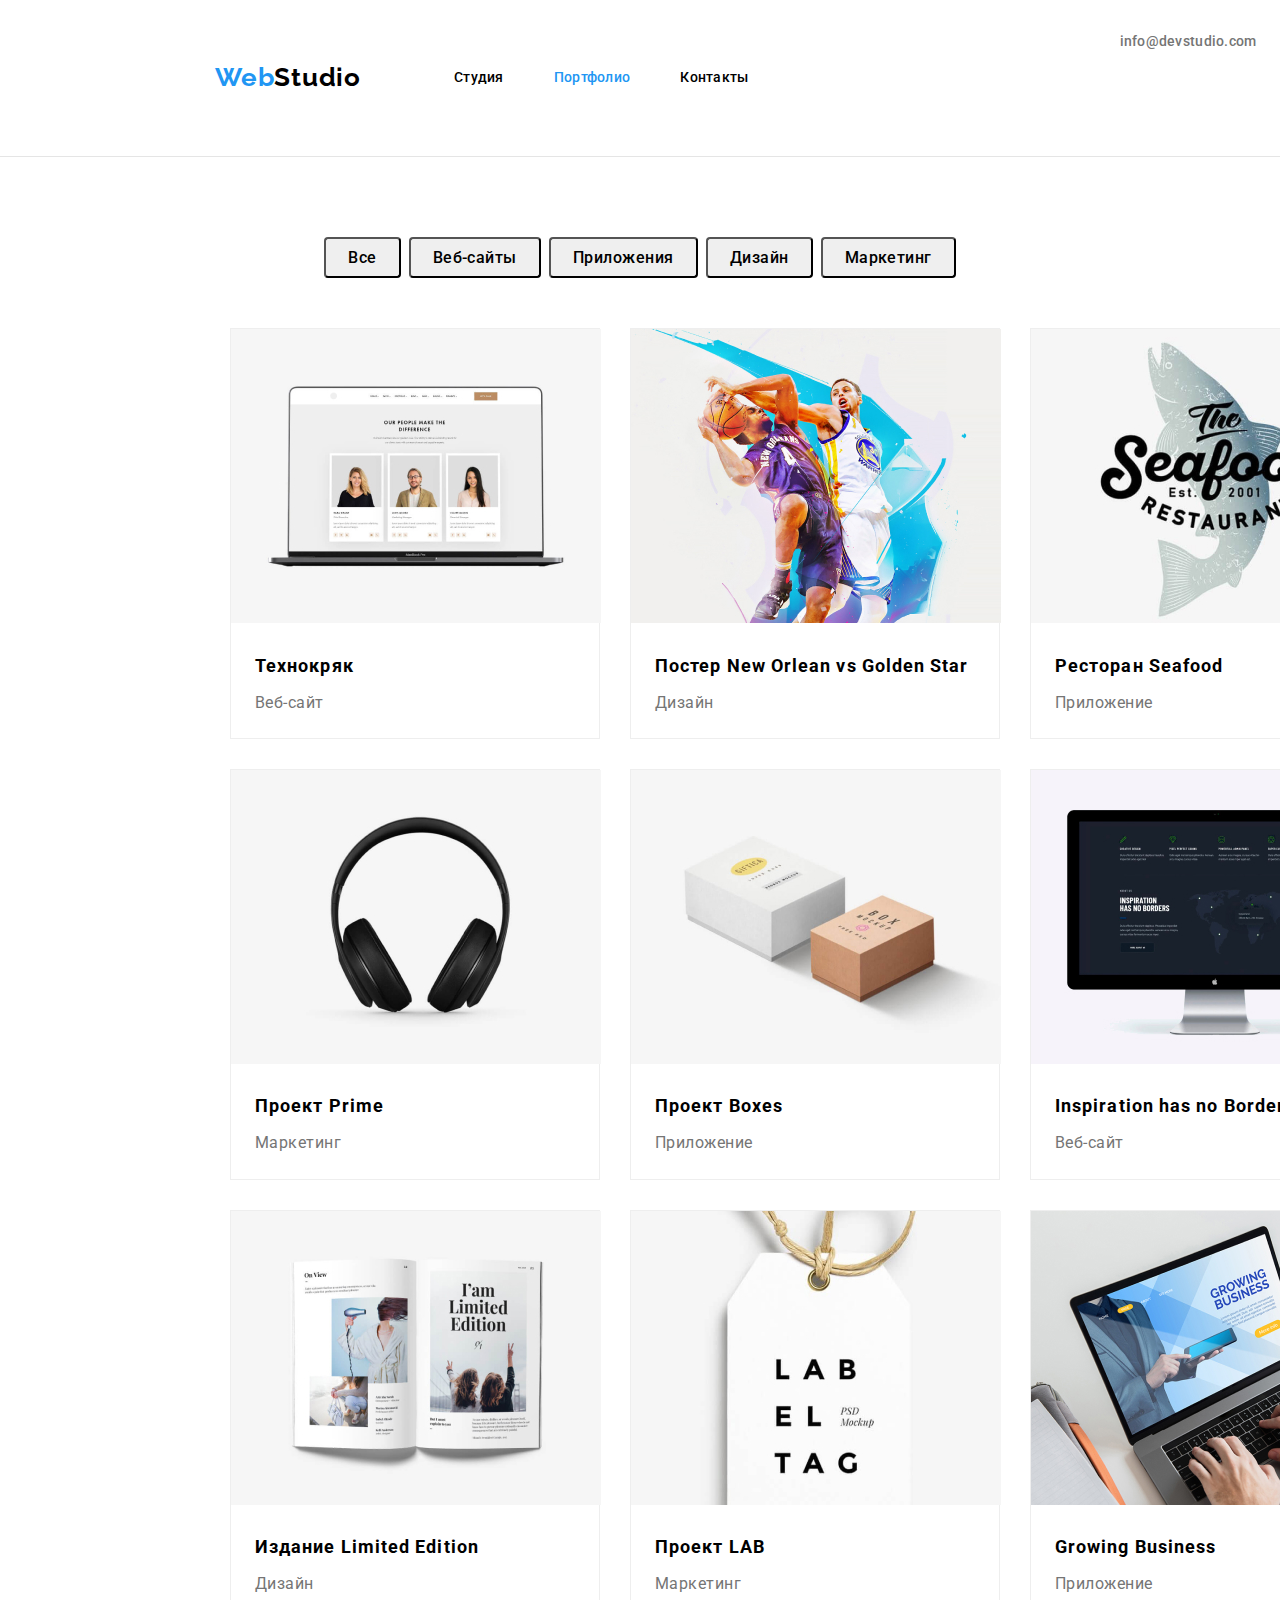
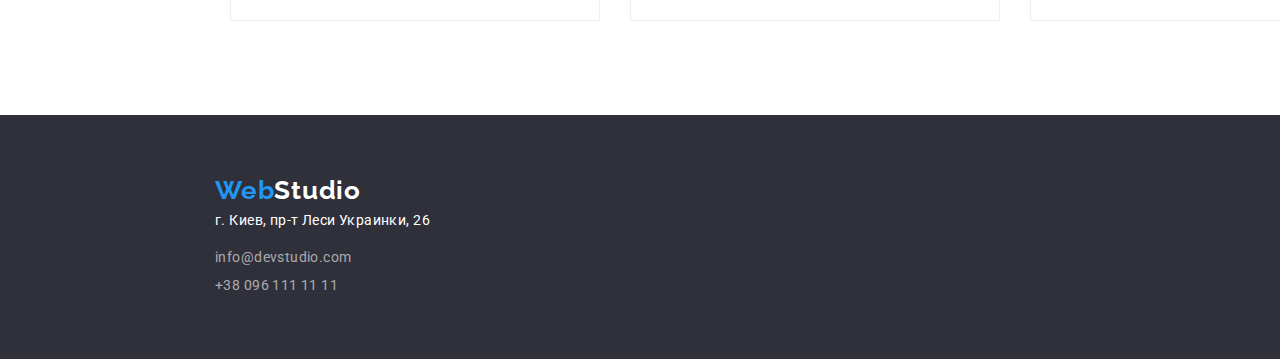
==== commit 15e568a7: "Правки по ДЗ" ====
--- a/portfolio.html
+++ b/portfolio.html
@@ -12,13 +12,13 @@
 </head>
 <body>
     <!--шапка сайта-->
-        <header>  
+        <header class="header">  
         <!--блок навигации-->
-        <div class="main-nav line top">
+        <div class="main-nav top">
               <nav class="nav">
                         <a href="" class="logo"> <span class="accent">Web</span>Studio</a>
             <!--ссылки на другие страницы-->
-            <ul class="site-nav">
+            <ul class="site-nav none">
                 <li class="item">
                     <a href="index.html" class="link"> Студия </a>
                 </li>
@@ -38,11 +38,11 @@
         </div>
         </header>
     <!--основная часть страницы-->
-    <main class="section-portfolio">
-<section>
+    <main>
+<section class="section-portfolio">
         <h1 class="hide">Портфолио</h1>
     <!--блок с кнопками-->
-    <ul>
+    <ul class="none">
         <div class="button-list">
         <li class="button-item">
             <button type="button" class="filter">Все</button>
@@ -63,8 +63,8 @@
     </ul>
     <!--блок с портфолио-->
     
-    <ul>
-        <div class=" container projects">
+    <ul class="none">
+        <div class="container projects">
         <li class="project-items">
             <img src="images/project1.jpg" alt="Технокряк" width="370" class="project-image">
             <div class="project-item">
@@ -139,7 +139,7 @@
     <footer class="footer">
         <a href="" class="logo-footer"> <span class="accent">Web</span>Studio</a>
         <!--блок контактов в подвале-->
-        <ul>
+        <ul class="none">
             <li>
                 <p class="address"> г. Киев, пр-т Леси Украинки, 26 </p>
             </li>
--- a/css/styles.css
+++ b/css/styles.css
@@ -62,18 +62,18 @@
 }*/
 
 .top {
-  width: 1600px;
-  height: 80px;
+  /* height: 80px;
   left: 0px;
-  top: 0px;
+  top: 0px;*/
 
   font-family: 'Roboto', sans-serif;
   color: var(--text-title-color);
   background-color: #ffffff;
 }
 
-.line {
-  outline: 1px solid #e5e5e5;
+.header {
+  display: flex;
+  border-bottom: 1px solid #e5e5e5;
 }
 .nav {
   display: flex;
@@ -117,10 +117,10 @@
 }
 .auth-nav {
   display: flex;
-  margin-left: auto;
+  margin-left: 331px;
   margin-top: 32px;
   margin-bottom: 32px;
-  margin-right: 215px;
+  /*margin-right: 215px;*/
 }
 .auth-nav .item + .item {
   margin-left: 50px;
@@ -176,8 +176,8 @@
   padding: 10px 32px;
 }
 .banner {
-  width: 1600px;
-  height: 600px;
+  /*width: 1600px;*/
+  padding: 200px 452px;
   left: 0px;
   top: 80px;
 
@@ -187,62 +187,70 @@
 }
 
 .section {
-  padding: 94px 215px 0;
-  width: 1200px;
+  /*padding-top: 94px;
+  padding-bottom: 0;*/
+  margin: 0;
+
+  /* width: 1200px;
   padding-left: 15px;
   padding-right: 15px;
   margin-left: auto;
-  margin-right: auto;
+  margin-right: auto;*/
 }
 .section-portfolio {
+  padding-left: 215px;
+  padding-right: 215px;
+  padding-bottom: 94px;
+}
+/*блок особенностей,буллеты*/
+
+.bullet {
+  padding: 94px 215px 0;
+}
+.bullets {
+  display: flex;
+  padding: 0;
+}
+
+.bullet-main {
+  display: flex;
+  padding: 0;
+}
+
+.bullet-item:not(:first-child) {
+  margin-left: 30px;
+}
+
+.bullet-title {
+  margin-top: 0;
+  margin-bottom: 10px;
+
+  font-family: 'Roboto', sans-serif;
+  font-weight: 700;
+  font-size: 14px;
+  line-height: 2;
+
+  color: var(--text-title-color);
+}
+.bullet-description {
+  margin-top: 0;
+  margin-bottom: 0;
+
+  font-family: 'Roboto', sans-serif;
+  font-weight: 400;
+  font-size: 14px;
+  line-height: 2;
+
+  color: var(--primary-text-color);
+}
+
+/*блок направлений работы + блок герои*/
+
+.direct-main {
+  display: flex;
+}
+.direct {
   padding: 94px 215px;
-  width: 1200px;
-  padding-left: 15px;
-  padding-right: 15px;
-  margin-left: auto;
-  margin-right: auto;
-}
-/*блок особенностей,буллеты*/
-
-.bullets {
-  padding: 0;
-}
-
-.bullet-main {
-  display: flex;
-}
-
-.bullet-item:not(:last-child) {
-  margin-left: 30px;
-}
-
-.bullet-title {
-  margin-top: 0;
-  margin-bottom: 10px;
-
-  font-family: 'Roboto', sans-serif;
-  font-weight: 700;
-  font-size: 14px;
-  line-height: 2;
-
-  color: var(--text-title-color);
-}
-.bullet-description {
-  margin-top: 0;
-  margin-bottom: 0;
-
-  font-family: 'Roboto', sans-serif;
-  font-weight: 400;
-  font-size: 14px;
-  line-height: 2;
-
-  color: var(--primary-text-color);
-}
-
-/*блок направлений работы + блок герои*/
-
-.direct-main {
-  display: flex;
 }
 
 .direct-image {
@@ -258,6 +266,7 @@
 .hero-title {
   margin-top: 0;
   margin-bottom: 50px;
+  align-items: center;
 
   font-family: 'Roboto', sans-serif;
   font-weight: 700;
@@ -272,6 +281,11 @@
 
 .hero-main {
   display: flex;
+}
+.hero {
+  padding: 94px 215px;
+
+  background-color: #f5f4fa;
 }
 .hero-image {
   margin-bottom: 30px;
@@ -309,19 +323,21 @@
 
   color: var(--primary-text-color);
 }
-.hero {
-  margin-bottom: 94px;
-}
 
 /*подвал сайта*/
+.none {
+  padding: 0;
+}
+
 .footer {
-  width: 1600px;
-  height: 252px;
-  left: 0px;
-  top: 2097px;
+  padding-top: 60px;
+  padding-bottom: 60px;
+  padding-left: 215px;
+  padding-right: auto;
 
   background: #2f303a;
 }
+
 .logo-footer {
   margin-bottom: 20px;
 
@@ -393,9 +409,9 @@
 
 /*панель проектов*/
 
-.project-image {
+/*.project-image {
   margin-bottom: 20px;
-}
+}*/
 .project-title {
   margin-top: 0;
   margin-bottom: 4px;
@@ -433,6 +449,7 @@
   width: 370px;
   margin-right: 30px;
   margin-bottom: 30px;
+  border: 1px solid #eeeeee;
 }
 .project-items:nth-child(3n) {
   margin-right: 0;
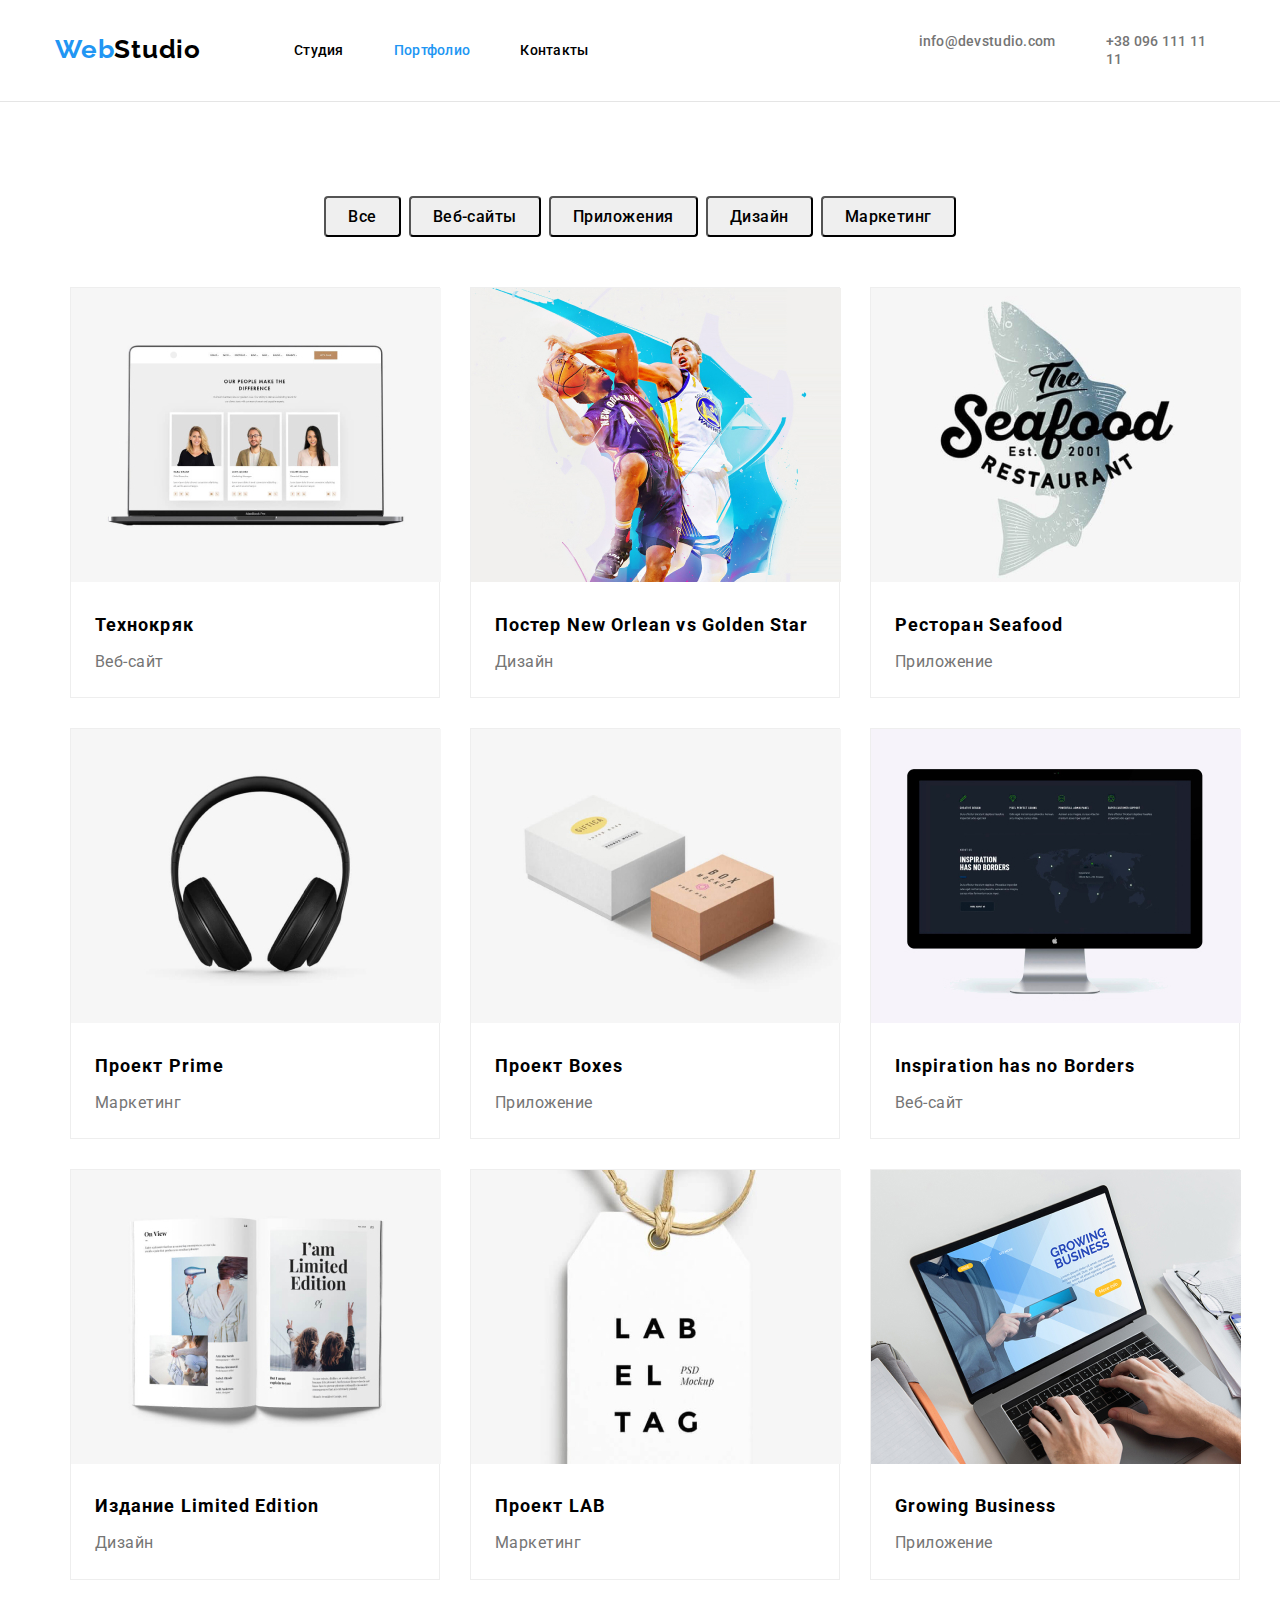
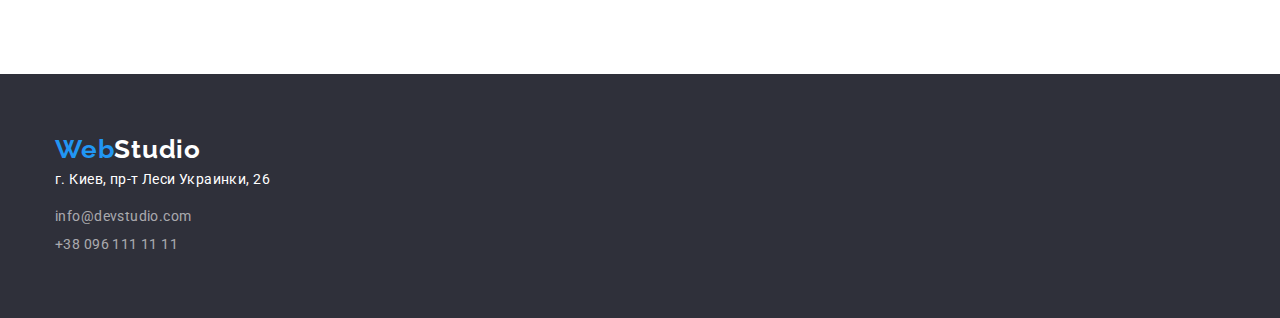
==== commit ed7f9bb4: "Правки по дз" ====
--- a/portfolio.html
+++ b/portfolio.html
@@ -14,7 +14,7 @@
     <!--шапка сайта-->
         <header class="header">  
         <!--блок навигации-->
-        <div class="main-nav top">
+        <div class="main-nav top container">
               <nav class="nav">
                         <a href="" class="logo"> <span class="accent">Web</span>Studio</a>
             <!--ссылки на другие страницы-->
@@ -39,7 +39,7 @@
         </header>
     <!--основная часть страницы-->
     <main>
-<section class="section-portfolio">
+<section class="section-portfolio container">
         <h1 class="hide">Портфолио</h1>
     <!--блок с кнопками-->
     <ul class="none">
@@ -63,8 +63,8 @@
     </ul>
     <!--блок с портфолио-->
     
-    <ul class="none">
-        <div class="container projects">
+    <ul class="none container">
+        <div class="projects">
         <li class="project-items">
             <img src="images/project1.jpg" alt="Технокряк" width="370" class="project-image">
             <div class="project-item">
@@ -136,7 +136,8 @@
 </main>
 
     <!--подвал сайта-->
-    <footer class="footer">
+    <div class="footer-color">
+    <footer class="footer container">
         <a href="" class="logo-footer"> <span class="accent">Web</span>Studio</a>
         <!--блок контактов в подвале-->
         <ul class="none">
@@ -147,6 +148,6 @@
             <li> <a href="tel:+380961111111" class="contact"> +38 096 111 11 11 </a> </li>
         </ul>
     </footer>
-
+</div>
    </body>
 </html>--- a/css/styles.css
+++ b/css/styles.css
@@ -30,6 +30,9 @@
 ul {
   margin-top: 0;
   margin-bottom: 0;
+}
+.none {
+  padding: 0;
 }
 
 .container {
@@ -55,7 +58,7 @@
 .site-nav .item:not(:last-child) {
   margin-right: 50px;
 }
-/*.site-nav.link {
+/*.site-nav .link {
   display: block;
   padding-top: 32px;
   padding-bottom: 32px;
@@ -72,15 +75,13 @@
 }
 
 .header {
-  display: flex;
   border-bottom: 1px solid #e5e5e5;
 }
 .nav {
   display: flex;
   margin-top: 24px;
   margin-bottom: 25px;
-  margin-left: 215px;
-  margin-right: auto;
+  /*margin-right: auto;*/
 }
 .logo {
   font-family: 'Raleway', sans-serif;
@@ -117,10 +118,9 @@
 }
 .auth-nav {
   display: flex;
-  margin-left: 331px;
+  margin-left: 290px;
   margin-top: 32px;
   margin-bottom: 32px;
-  /*margin-right: 215px;*/
 }
 .auth-nav .item + .item {
   margin-left: 50px;
@@ -177,7 +177,7 @@
 }
 .banner {
   /*width: 1600px;*/
-  padding: 200px 452px;
+  padding: 200px;
   left: 0px;
   top: 80px;
 
@@ -187,25 +187,17 @@
 }
 
 .section {
-  /*padding-top: 94px;
-  padding-bottom: 0;*/
   margin: 0;
-
-  /* width: 1200px;
-  padding-left: 15px;
-  padding-right: 15px;
-  margin-left: auto;
-  margin-right: auto;*/
 }
 .section-portfolio {
-  padding-left: 215px;
-  padding-right: 215px;
+  padding-top: 94px;
   padding-bottom: 94px;
 }
 /*блок особенностей,буллеты*/
 
 .bullet {
-  padding: 94px 215px 0;
+  padding-top: 94px;
+  padding-bottom: 0;
 }
 .bullets {
   display: flex;
@@ -217,7 +209,7 @@
   padding: 0;
 }
 
-.bullet-item:not(:first-child) {
+.bullet-item:not(:last-child) {
   margin-left: 30px;
 }
 
@@ -250,7 +242,8 @@
   display: flex;
 }
 .direct {
-  padding: 94px 215px;
+  padding-top: 94px;
+  padding-bottom: 94px;
 }
 
 .direct-image {
@@ -275,6 +268,8 @@
   text-align: center;
   letter-spacing: 0.03em;
 
+  justify-content: center;
+
   color: var(--text-title-color);
 }
 /*блок герои*/
@@ -283,8 +278,10 @@
   display: flex;
 }
 .hero {
-  padding: 94px 215px;
-
+  padding-top: 94px;
+  padding-bottom: 94px;
+}
+.hero-color {
   background-color: #f5f4fa;
 }
 .hero-image {
@@ -325,19 +322,14 @@
 }
 
 /*подвал сайта*/
-.none {
-  padding: 0;
-}
 
 .footer {
   padding-top: 60px;
   padding-bottom: 60px;
-  padding-left: 215px;
-  padding-right: auto;
-
+}
+.footer-color {
   background: #2f303a;
 }
-
 .logo-footer {
   margin-bottom: 20px;
 
@@ -375,6 +367,8 @@
 /*скрытый заголовок*/
 .hide {
   visibility: hidden;
+  line-height: 0;
+  margin: 0;
 }
 /*основная часть страницы "портфолио"*/
 
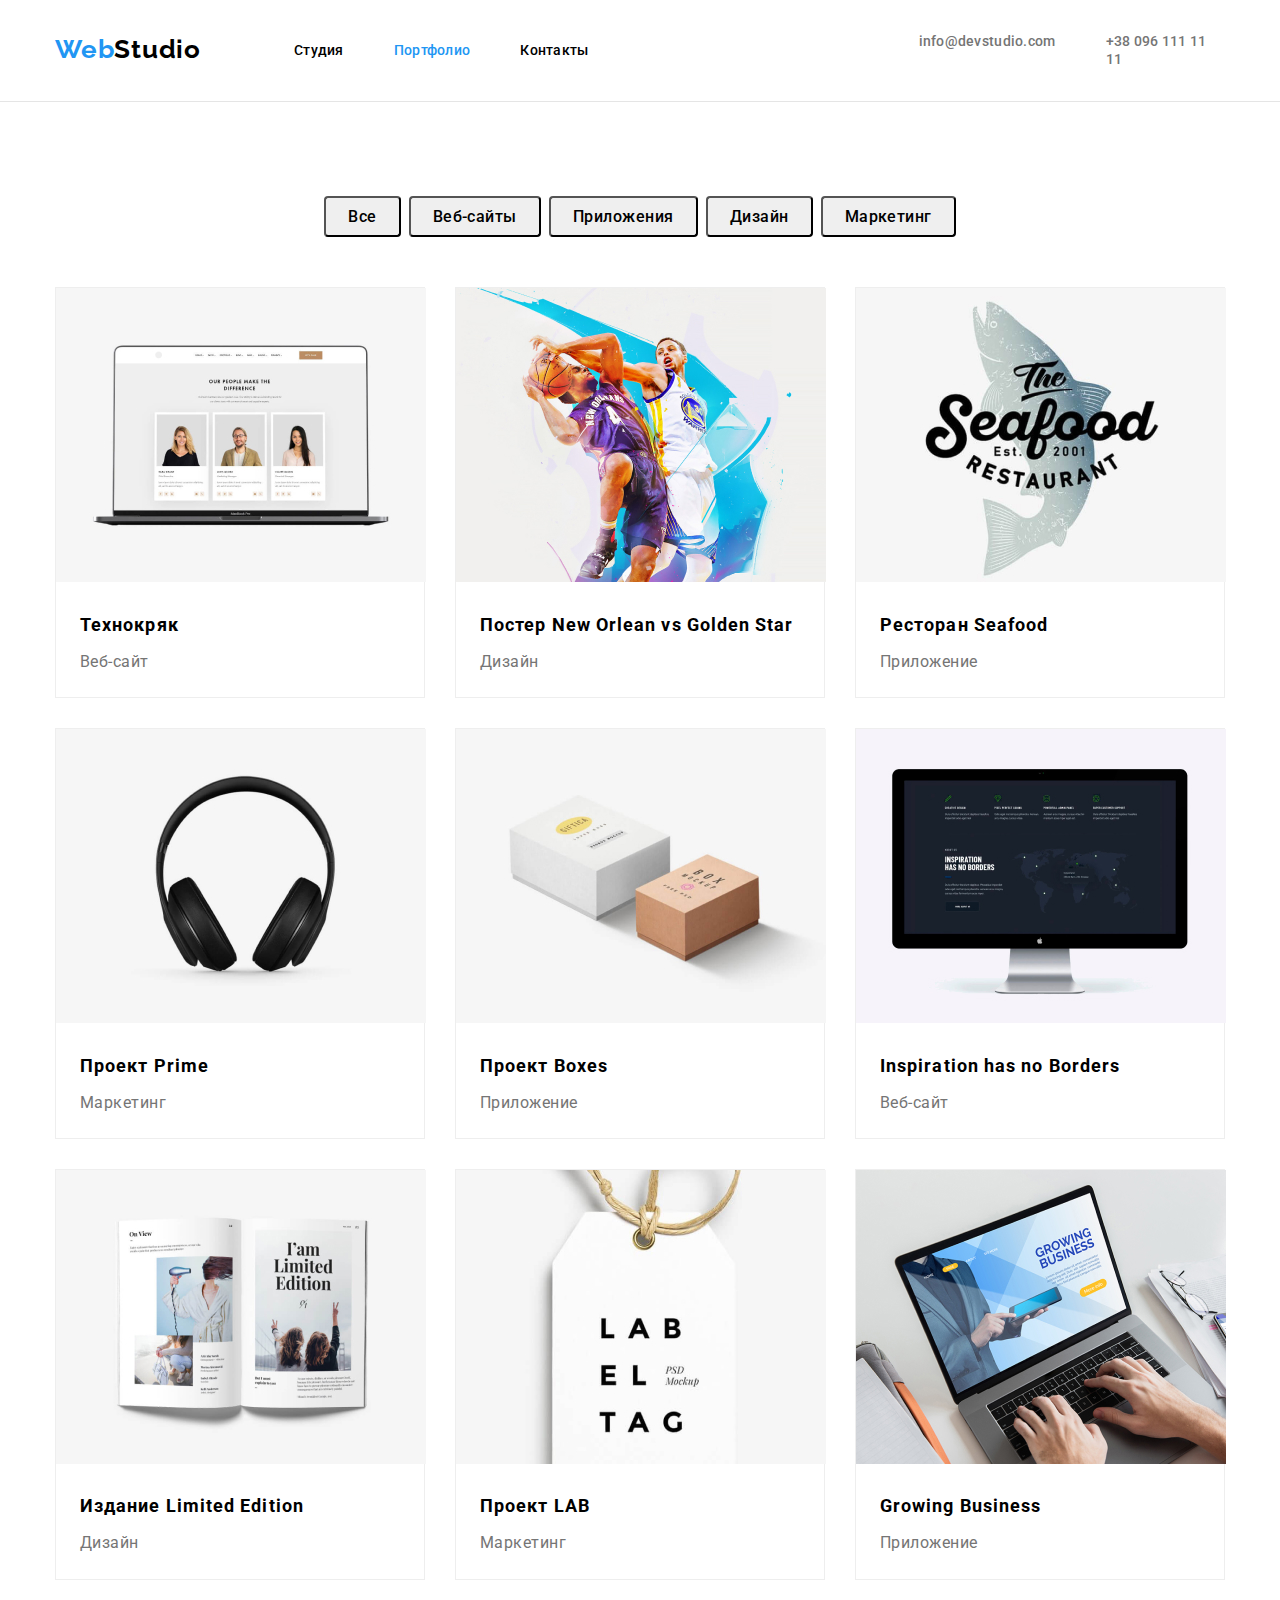
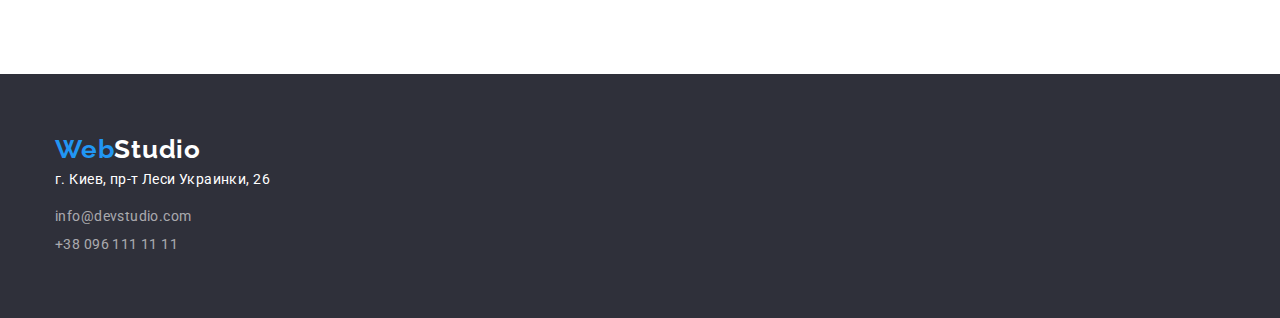
==== commit 497fef5e: "перенос контейнера" ====
--- a/portfolio.html
+++ b/portfolio.html
@@ -39,7 +39,8 @@
         </header>
     <!--основная часть страницы-->
     <main>
-<section class="section-portfolio container">
+<section class="section-portfolio">
+    <div class="container">
         <h1 class="hide">Портфолио</h1>
     <!--блок с кнопками-->
     <ul class="none">
@@ -61,10 +62,11 @@
         </li>
         </div>
     </ul>
+    </div>
     <!--блок с портфолио-->
     
-    <ul class="none container">
-        <div class="projects">
+    <ul class="none">
+        <div class="projects container">
         <li class="project-items">
             <img src="images/project1.jpg" alt="Технокряк" width="370" class="project-image">
             <div class="project-item">
@@ -136,8 +138,9 @@
 </main>
 
     <!--подвал сайта-->
-    <div class="footer-color">
-    <footer class="footer container">
+   
+    <footer class="footer">
+        <div class="container">
         <a href="" class="logo-footer"> <span class="accent">Web</span>Studio</a>
         <!--блок контактов в подвале-->
         <ul class="none">
@@ -147,7 +150,7 @@
             <li> <a href="mailto:info@devstudio.com" class="contact mail"> info@devstudio.com </a> </li>
             <li> <a href="tel:+380961111111" class="contact"> +38 096 111 11 11 </a> </li>
         </ul>
+        </div>
     </footer>
-</div>
    </body>
 </html>--- a/css/styles.css
+++ b/css/styles.css
@@ -176,8 +176,8 @@
   padding: 10px 32px;
 }
 .banner {
-  /*width: 1600px;*/
-  padding: 200px;
+  padding-top: 200px;
+  padding-bottom: 200px;
   left: 0px;
   top: 80px;
 
@@ -280,10 +280,9 @@
 .hero {
   padding-top: 94px;
   padding-bottom: 94px;
-}
-.hero-color {
   background-color: #f5f4fa;
 }
+
 .hero-image {
   margin-bottom: 30px;
 }
@@ -326,10 +325,9 @@
 .footer {
   padding-top: 60px;
   padding-bottom: 60px;
-}
-.footer-color {
   background: #2f303a;
 }
+
 .logo-footer {
   margin-bottom: 20px;
 
